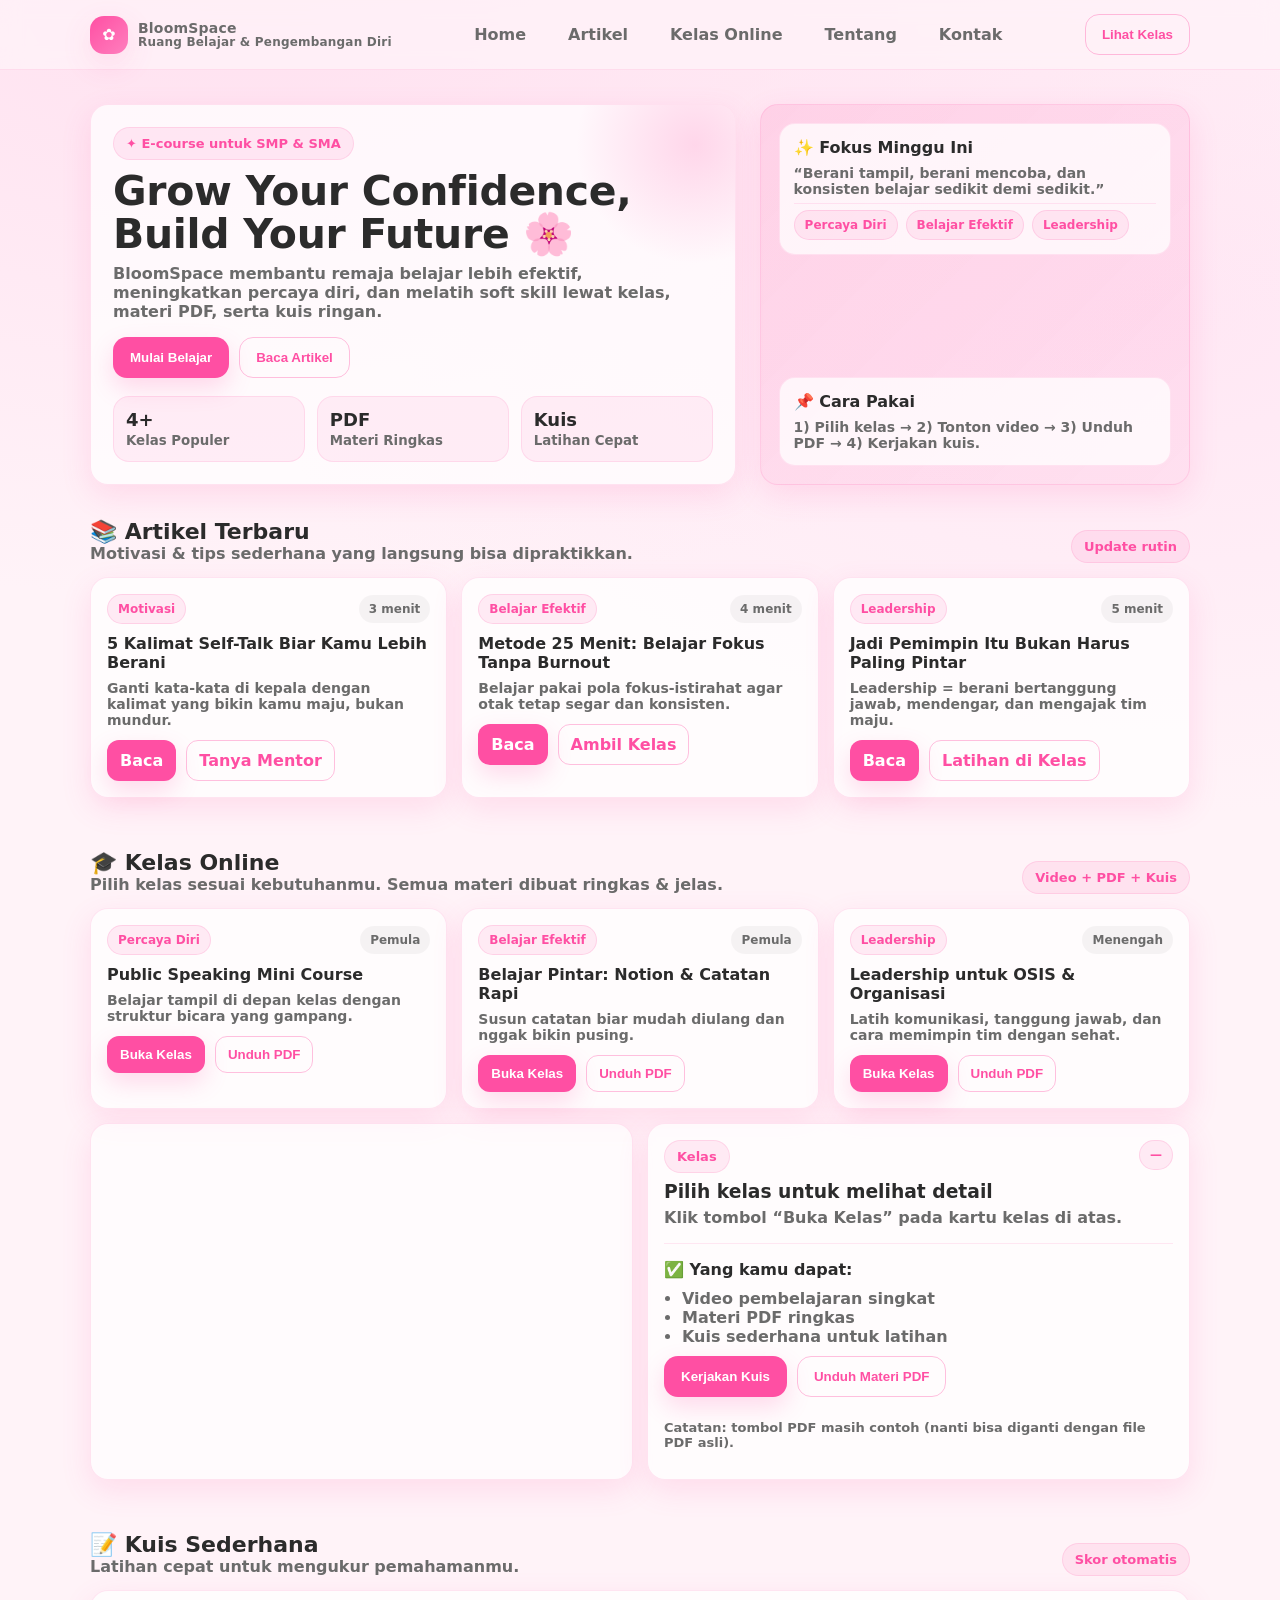
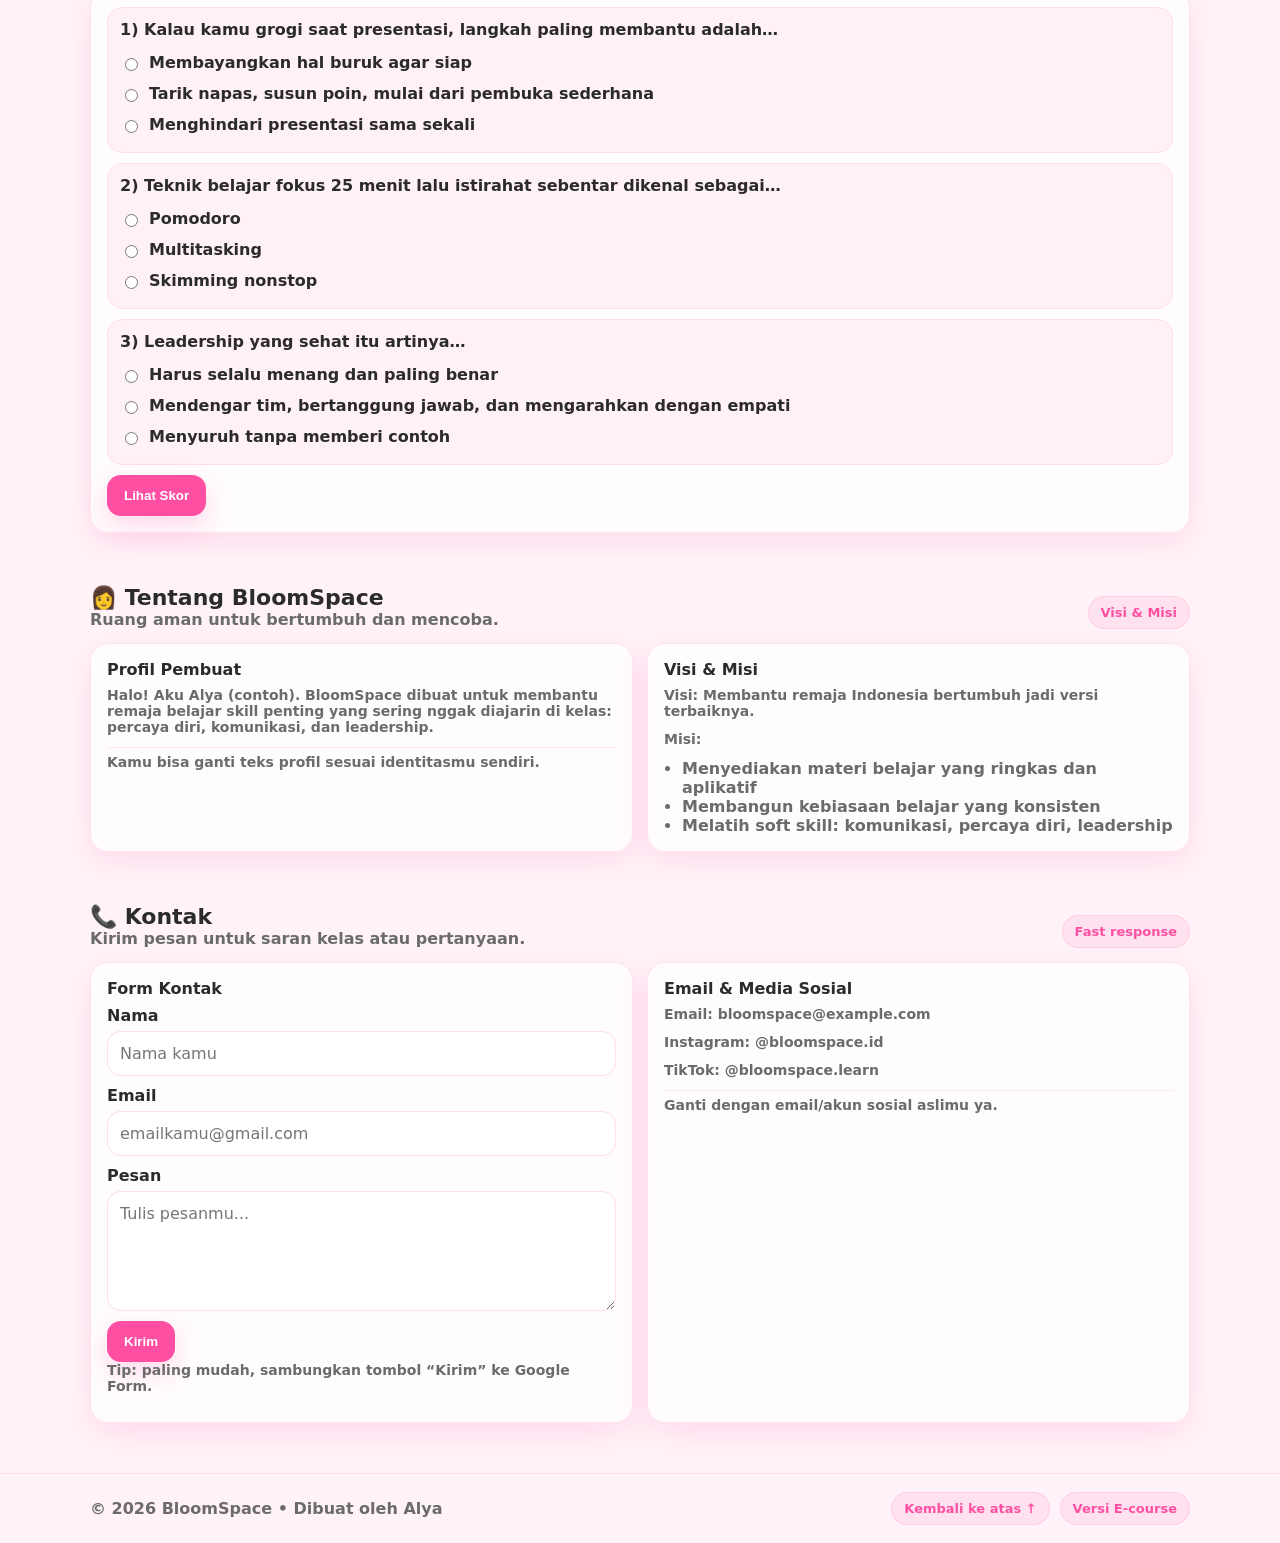
==== index.html @ f019ec23 "Add files via upload" ====
<!DOCTYPE html>
<html lang="id">
<head>
  <meta charset="UTF-8" />
  <meta name="viewport" content="width=device-width, initial-scale=1"/>
  <title>BloomSpace • E-Course Remaja</title>

  <style>
    :root{
      --bg: #fff3f8;
      --card: #ffffff;
      --pink: #ff4fa3;
      --pink-2:#ff7fbe;
      --pink-3:#ffd1e8;
      --text:#2b2b2b;
      --muted:#6b6b6b;
      --shadow: 0 10px 30px rgba(255,79,163,.14);
      --radius: 18px;
    }

    *{box-sizing:border-box}
    body{
      margin:0;
      font-family: system-ui, -apple-system, Segoe UI, Roboto, Arial, sans-serif;
      background: radial-gradient(1200px 600px at 20% 0%, #ffe1f0, transparent),
                  radial-gradient(900px 500px at 90% 10%, #ffe7f4, transparent),
                  var(--bg);
      color:var(--text);
    }
    a{color:inherit;text-decoration:none}
    img{max-width:100%;display:block}

    /* Layout */
    .container{width:min(1100px, 92%); margin:0 auto;}
    .btn{
      display:inline-flex; gap:10px; align-items:center; justify-content:center;
      padding:12px 16px;
      border-radius: 14px;
      border:1px solid transparent;
      background: var(--pink);
      color:white;
      font-weight: 700;
      cursor:pointer;
      transition: .2s ease;
      box-shadow: 0 10px 25px rgba(255,79,163,.20);
    }
    .btn:hover{transform: translateY(-1px); filter: brightness(1.02);}
    .btn.outline{
      background: transparent;
      color: var(--pink);
      border-color: rgba(255,79,163,.35);
      box-shadow:none;
    }
    .pill{
      display:inline-flex; align-items:center; gap:8px;
      padding:8px 12px;
      border-radius: 999px;
      background: rgba(255,79,163,.10);
      color: var(--pink);
      font-weight: 700;
      font-size: 13px;
      border: 1px solid rgba(255,79,163,.15);
    }

    /* Navbar */
    header{
      position:sticky; top:0; z-index:10;
      backdrop-filter: blur(10px);
      background: rgba(255,243,248,.75);
      border-bottom: 1px solid rgba(255,79,163,.12);
    }
    .nav{
      display:flex; align-items:center; justify-content:space-between;
      padding: 14px 0;
    }
    .brand{
      display:flex; align-items:center; gap:10px;
      font-weight: 900;
      letter-spacing: .2px;
    }
    .logo{
      width:38px; height:38px; border-radius: 14px;
      background: linear-gradient(135deg, var(--pink), var(--pink-2));
      box-shadow: var(--shadow);
      position:relative;
    }
    .logo:after{
      content:"✿";
      position:absolute; inset:0;
      display:grid; place-items:center;
      color:white; font-weight:900;
    }

    nav ul{
      list-style:none; margin:0; padding:0;
      display:flex; gap:18px; align-items:center;
    }
    nav a{
      padding:10px 12px;
      border-radius: 12px;
      color: var(--muted);
      font-weight: 700;
      transition:.15s ease;
    }
    nav a:hover{
      background: rgba(255,79,163,.10);
      color: var(--text);
    }
    .nav-actions{display:flex; gap:10px; align-items:center;}

    .hamburger{
      display:none;
      width:44px; height:44px;
      border-radius: 14px;
      border:1px solid rgba(255,79,163,.20);
      background: rgba(255,255,255,.65);
      cursor:pointer;
    }
    .hamburger span{
      display:block; width:18px; height:2px; background: var(--pink);
      margin: 6px auto;
      border-radius: 99px;
    }

    /* Hero */
    .hero{
      padding: 34px 0 8px;
    }
    .hero-grid{
      display:grid;
      grid-template-columns: 1.2fr .8fr;
      gap: 24px;
      align-items:stretch;
    }
    .hero-card{
      background: rgba(255,255,255,.72);
      border:1px solid rgba(255,79,163,.14);
      border-radius: var(--radius);
      box-shadow: var(--shadow);
      padding: 22px;
      overflow:hidden;
      position:relative;
    }
    .hero-card:before{
      content:"";
      position:absolute; inset:-100px -100px auto auto;
      width:280px; height:280px;
      background: radial-gradient(circle, rgba(255,79,163,.20), transparent 60%);
      transform: rotate(10deg);
    }
    .hero h1{
      margin:10px 0 8px;
      font-size: clamp(28px, 3.2vw, 44px);
      line-height:1.05;
      letter-spacing:-.3px;
      position:relative;
    }
    .hero p{
      margin: 0 0 16px;
      color: var(--muted);
      font-weight: 600;
      position:relative;
    }
    .hero-cta{display:flex; gap:10px; flex-wrap:wrap; position:relative;}
    .stats{
      display:grid;
      grid-template-columns: repeat(3, 1fr);
      gap: 12px;
      margin-top: 18px;
      position:relative;
    }
    .stat{
      background: rgba(255,79,163,.08);
      border: 1px solid rgba(255,79,163,.12);
      border-radius: 16px;
      padding: 12px;
    }
    .stat b{display:block; font-size:18px;}
    .stat small{color: var(--muted); font-weight: 700;}

    .hero-side{
      background: linear-gradient(135deg, rgba(255,79,163,.14), rgba(255,127,190,.10));
      border:1px solid rgba(255,79,163,.14);
      border-radius: var(--radius);
      box-shadow: var(--shadow);
      padding: 18px;
      display:flex;
      flex-direction:column;
      justify-content:space-between;
      gap:12px;
    }
    .mini-card{
      background: rgba(255,255,255,.75);
      border:1px solid rgba(255,79,163,.12);
      border-radius: 16px;
      padding: 14px;
    }
    .mini-card h3{margin:0 0 8px; font-size: 16px;}
    .mini-card p{margin:0; color: var(--muted); font-weight:600; font-size:14px;}
    .tag-row{display:flex; gap:8px; flex-wrap:wrap}

    /* Sections */
    section{padding: 26px 0;}
    .section-head{
      display:flex; align-items:flex-end; justify-content:space-between;
      gap:12px; margin-bottom: 14px;
    }
    .section-head h2{margin:0; font-size: 22px;}
    .section-head p{margin:0; color:var(--muted); font-weight:600}

    /* Cards grid */
    .grid{
      display:grid;
      grid-template-columns: repeat(3, 1fr);
      gap: 14px;
    }
    .card{
      background: rgba(255,255,255,.75);
      border:1px solid rgba(255,79,163,.14);
      border-radius: var(--radius);
      padding: 16px;
      box-shadow: var(--shadow);
      transition: .18s ease;
    }
    .card:hover{transform: translateY(-2px);}
    .card .meta{
      display:flex; align-items:center; justify-content:space-between;
      gap:10px; margin-bottom: 10px;
    }
    .badge{
      font-size:12px;
      font-weight:800;
      padding:7px 10px;
      border-radius: 999px;
      background: rgba(255,79,163,.10);
      border:1px solid rgba(255,79,163,.16);
      color: var(--pink);
      white-space:nowrap;
    }
    .level{
      font-size: 12px; font-weight: 800; color: var(--muted);
      background: rgba(0,0,0,.04);
      padding:7px 10px; border-radius: 999px;
      white-space:nowrap;
    }
    .card h3{margin:0 0 8px; font-size: 16px;}
    .card p{margin:0 0 12px; color:var(--muted); font-weight:600; font-size:14px;}
    .card .actions{display:flex; gap:10px; flex-wrap:wrap;}
    .btn.small{padding:10px 12px; border-radius: 12px; font-weight:800;}

    /* Kelas detail */
    .class-detail{
      display:grid;
      grid-template-columns: 1fr 1fr;
      gap:14px;
      align-items:stretch;
    }
    .video-wrap{
      border-radius: var(--radius);
      overflow:hidden;
      border:1px solid rgba(255,79,163,.14);
      background: rgba(255,255,255,.65);
      box-shadow: var(--shadow);
      min-height: 280px;
    }
    .video-wrap iframe{width:100%; height:100%; border:0;}
    .detail-box{
      background: rgba(255,255,255,.75);
      border:1px solid rgba(255,79,163,.14);
      border-radius: var(--radius);
      box-shadow: var(--shadow);
      padding: 16px;
      display:flex;
      flex-direction:column;
      gap: 10px;
    }
    .list{
      margin: 0; padding-left: 18px;
      color: var(--muted); font-weight: 650;
    }
    .divider{height:1px; background: rgba(255,79,163,.12); margin: 6px 0;}

    /* Quiz */
    .quiz{
      background: rgba(255,255,255,.75);
      border:1px solid rgba(255,79,163,.14);
      border-radius: var(--radius);
      box-shadow: var(--shadow);
      padding: 16px;
    }
    .q{
      border:1px solid rgba(255,79,163,.12);
      border-radius: 16px;
      padding: 12px;
      background: rgba(255,79,163,.06);
      margin-bottom: 10px;
    }
    .q b{display:block; margin-bottom: 8px;}
    .opt{display:flex; gap:8px; align-items:center; padding:6px 0; color:var(--text); font-weight:650;}
    .result{
      margin-top: 10px;
      padding: 12px;
      border-radius: 16px;
      background: rgba(0,0,0,.04);
      color: var(--text);
      font-weight: 750;
      display:none;
    }

    /* About + Contact */
    .two-col{
      display:grid;
      grid-template-columns: 1fr 1fr;
      gap: 14px;
      align-items:stretch;
    }
    .field{
      display:flex; flex-direction:column; gap:6px;
      margin-bottom: 10px;
    }
    input, textarea{
      padding: 12px 12px;
      border-radius: 14px;
      border: 1px solid rgba(255,79,163,.18);
      background: rgba(255,255,255,.8);
      outline:none;
      font: inherit;
    }
    textarea{min-height: 120px; resize: vertical;}
    .hint{color: var(--muted); font-weight:600; font-size: 13px;}

    footer{
      margin-top: 24px;
      padding: 18px 0;
      border-top: 1px solid rgba(255,79,163,.14);
      background: rgba(255,243,248,.7);
    }
    .footer-grid{
      display:flex; align-items:center; justify-content:space-between; gap:10px;
      flex-wrap:wrap;
      color: var(--muted);
      font-weight: 650;
    }

    /* Responsive */
    @media (max-width: 900px){
      .hero-grid{grid-template-columns: 1fr;}
      .grid{grid-template-columns: 1fr;}
      .two-col{grid-template-columns: 1fr;}
      .class-detail{grid-template-columns: 1fr;}
      nav ul{display:none;}
      .hamburger{display:inline-block;}
      nav ul.open{
        display:flex;
        flex-direction:column;
        align-items:stretch;
        position:absolute;
        left:4%;
        right:4%;
        top:70px;
        background: rgba(255,255,255,.9);
        border:1px solid rgba(255,79,163,.16);
        border-radius: 16px;
        padding: 10px;
        box-shadow: var(--shadow);
      }
      nav ul.open a{display:block;}
      header{position:sticky}
    }

    /* Smooth scroll */
    html{scroll-behavior:smooth;}
  </style>
</head>

<body>

<header>
  <div class="container nav">
    <div class="brand" aria-label="BloomSpace">
      <div class="logo" aria-hidden="true"></div>
      <div>
        <div style="font-size:14px; color:var(--muted); font-weight:800; line-height:1;">BloomSpace</div>
        <div style="font-size:12px; color:var(--muted); font-weight:700;">Ruang Belajar & Pengembangan Diri</div>
      </div>
    </div>

    <nav style="position:relative;">
      <ul id="navLinks">
        <li><a href="#home">Home</a></li>
        <li><a href="#artikel">Artikel</a></li>
        <li><a href="#kelas">Kelas Online</a></li>
        <li><a href="#tentang">Tentang</a></li>
        <li><a href="#kontak">Kontak</a></li>
      </ul>
    </nav>

    <div class="nav-actions">
      <button class="btn outline" onclick="document.querySelector('#kelas').scrollIntoView({behavior:'smooth'})">Lihat Kelas</button>
      <button class="hamburger" id="hamburger" aria-label="Menu">
        <span></span><span></span><span></span>
      </button>
    </div>
  </div>
</header>

<main id="home" class="hero">
  <div class="container hero-grid">
    <div class="hero-card">
      <span class="pill">✦ E-course untuk SMP & SMA</span>
      <h1>Grow Your Confidence,<br/>Build Your Future 🌸</h1>
      <p>
        BloomSpace membantu remaja belajar lebih efektif, meningkatkan percaya diri,
        dan melatih soft skill lewat kelas, materi PDF, serta kuis ringan.
      </p>

      <div class="hero-cta">
        <button class="btn" onclick="document.querySelector('#kelas').scrollIntoView({behavior:'smooth'})">Mulai Belajar</button>
        <button class="btn outline" onclick="document.querySelector('#artikel').scrollIntoView({behavior:'smooth'})">Baca Artikel</button>
      </div>

      <div class="stats">
        <div class="stat">
          <b>4+</b>
          <small>Kelas Populer</small>
        </div>
        <div class="stat">
          <b>PDF</b>
          <small>Materi Ringkas</small>
        </div>
        <div class="stat">
          <b>Kuis</b>
          <small>Latihan Cepat</small>
        </div>
      </div>
    </div>

    <aside class="hero-side">
      <div class="mini-card">
        <h3>✨ Fokus Minggu Ini</h3>
        <p>“Berani tampil, berani mencoba, dan konsisten belajar sedikit demi sedikit.”</p>
        <div class="divider"></div>
        <div class="tag-row">
          <span class="badge">Percaya Diri</span>
          <span class="badge">Belajar Efektif</span>
          <span class="badge">Leadership</span>
        </div>
      </div>

      <div class="mini-card">
        <h3>📌 Cara Pakai</h3>
        <p>1) Pilih kelas → 2) Tonton video → 3) Unduh PDF → 4) Kerjakan kuis.</p>
      </div>
    </aside>
  </div>
</main>

<section id="artikel">
  <div class="container">
    <div class="section-head">
      <div>
        <h2>📚 Artikel Terbaru</h2>
        <p>Motivasi & tips sederhana yang langsung bisa dipraktikkan.</p>
      </div>
      <span class="pill">Update rutin</span>
    </div>

    <div class="grid">
      <article class="card">
        <div class="meta">
          <span class="badge">Motivasi</span>
          <span class="level">3 menit</span>
        </div>
        <h3>5 Kalimat Self-Talk Biar Kamu Lebih Berani</h3>
        <p>Ganti kata-kata di kepala dengan kalimat yang bikin kamu maju, bukan mundur.</p>
        <div class="actions">
          <a class="btn small" href="#" onclick="alert('Nanti bisa kamu isi dengan halaman artikel lengkap 😊')">Baca</a>
          <a class="btn small outline" href="#kontak">Tanya Mentor</a>
        </div>
      </article>

      <article class="card">
        <div class="meta">
          <span class="badge">Belajar Efektif</span>
          <span class="level">4 menit</span>
        </div>
        <h3>Metode 25 Menit: Belajar Fokus Tanpa Burnout</h3>
        <p>Belajar pakai pola fokus-istirahat agar otak tetap segar dan konsisten.</p>
        <div class="actions">
          <a class="btn small" href="#" onclick="alert('Nanti bisa kamu isi dengan halaman artikel lengkap 😊')">Baca</a>
          <a class="btn small outline" href="#kelas">Ambil Kelas</a>
        </div>
      </article>

      <article class="card">
        <div class="meta">
          <span class="badge">Leadership</span>
          <span class="level">5 menit</span>
        </div>
        <h3>Jadi Pemimpin Itu Bukan Harus Paling Pintar</h3>
        <p>Leadership = berani bertanggung jawab, mendengar, dan mengajak tim maju.</p>
        <div class="actions">
          <a class="btn small" href="#" onclick="alert('Nanti bisa kamu isi dengan halaman artikel lengkap 😊')">Baca</a>
          <a class="btn small outline" href="#kelas">Latihan di Kelas</a>
        </div>
      </article>
    </div>
  </div>
</section>

<section id="kelas">
  <div class="container">
    <div class="section-head">
      <div>
        <h2>🎓 Kelas Online</h2>
        <p>Pilih kelas sesuai kebutuhanmu. Semua materi dibuat ringkas & jelas.</p>
      </div>
      <span class="pill">Video + PDF + Kuis</span>
    </div>

    <div class="grid" style="margin-bottom:14px;">
      <div class="card">
        <div class="meta">
          <span class="badge">Percaya Diri</span>
          <span class="level">Pemula</span>
        </div>
        <h3>Public Speaking Mini Course</h3>
        <p>Belajar tampil di depan kelas dengan struktur bicara yang gampang.</p>
        <div class="actions">
          <button class="btn small" onclick="openClass('speaking')">Buka Kelas</button>
          <button class="btn small outline" onclick="downloadPdf()">Unduh PDF</button>
        </div>
      </div>

      <div class="card">
        <div class="meta">
          <span class="badge">Belajar Efektif</span>
          <span class="level">Pemula</span>
        </div>
        <h3>Belajar Pintar: Notion & Catatan Rapi</h3>
        <p>Susun catatan biar mudah diulang dan nggak bikin pusing.</p>
        <div class="actions">
          <button class="btn small" onclick="openClass('study')">Buka Kelas</button>
          <button class="btn small outline" onclick="downloadPdf()">Unduh PDF</button>
        </div>
      </div>

      <div class="card">
        <div class="meta">
          <span class="badge">Leadership</span>
          <span class="level">Menengah</span>
        </div>
        <h3>Leadership untuk OSIS & Organisasi</h3>
        <p>Latih komunikasi, tanggung jawab, dan cara memimpin tim dengan sehat.</p>
        <div class="actions">
          <button class="btn small" onclick="openClass('leader')">Buka Kelas</button>
          <button class="btn small outline" onclick="downloadPdf()">Unduh PDF</button>
        </div>
      </div>
    </div>

    <!-- Detail Kelas -->
    <div class="class-detail">
      <div class="video-wrap" aria-label="Video Pembelajaran">
        <!-- Default embed (bisa kamu ganti link videonya) -->
        <iframe id="classVideo" src="https://www.youtube.com/embed/ysz5S6PUM-U" title="Video Kelas" allowfullscreen></iframe>
      </div>

      <div class="detail-box">
        <div style="display:flex; align-items:flex-start; justify-content:space-between; gap:10px;">
          <div>
            <span class="pill" id="classTag">Kelas</span>
            <h3 id="classTitle" style="margin:8px 0 6px;">Pilih kelas untuk melihat detail</h3>
            <p id="classDesc" style="margin:0; color:var(--muted); font-weight:650;">
              Klik tombol “Buka Kelas” pada kartu kelas di atas.
            </p>
          </div>
          <span class="badge" id="classLevel">—</span>
        </div>

        <div class="divider"></div>

        <b>✅ Yang kamu dapat:</b>
        <ul class="list" id="classList">
          <li>Video pembelajaran singkat</li>
          <li>Materi PDF ringkas</li>
          <li>Kuis sederhana untuk latihan</li>
        </ul>

        <div style="display:flex; gap:10px; flex-wrap:wrap;">
          <button class="btn" onclick="document.querySelector('#kuis').scrollIntoView({behavior:'smooth'})">Kerjakan Kuis</button>
          <button class="btn outline" onclick="downloadPdf()">Unduh Materi PDF</button>
        </div>

        <p class="hint">Catatan: tombol PDF masih contoh (nanti bisa diganti dengan file PDF asli).</p>
      </div>
    </div>
  </div>
</section>

<section id="kuis">
  <div class="container">
    <div class="section-head">
      <div>
        <h2>📝 Kuis Sederhana</h2>
        <p>Latihan cepat untuk mengukur pemahamanmu.</p>
      </div>
      <span class="pill">Skor otomatis</span>
    </div>

    <div class="quiz">
      <div class="q">
        <b>1) Kalau kamu grogi saat presentasi, langkah paling membantu adalah…</b>
        <label class="opt"><input type="radio" name="q1" value="0"> Membayangkan hal buruk agar siap</label>
        <label class="opt"><input type="radio" name="q1" value="1"> Tarik napas, susun poin, mulai dari pembuka sederhana</label>
        <label class="opt"><input type="radio" name="q1" value="0"> Menghindari presentasi sama sekali</label>
      </div>

      <div class="q">
        <b>2) Teknik belajar fokus 25 menit lalu istirahat sebentar dikenal sebagai…</b>
        <label class="opt"><input type="radio" name="q2" value="1"> Pomodoro</label>
        <label class="opt"><input type="radio" name="q2" value="0"> Multitasking</label>
        <label class="opt"><input type="radio" name="q2" value="0"> Skimming nonstop</label>
      </div>

      <div class="q">
        <b>3) Leadership yang sehat itu artinya…</b>
        <label class="opt"><input type="radio" name="q3" value="0"> Harus selalu menang dan paling benar</label>
        <label class="opt"><input type="radio" name="q3" value="1"> Mendengar tim, bertanggung jawab, dan mengarahkan dengan empati</label>
        <label class="opt"><input type="radio" name="q3" value="0"> Menyuruh tanpa memberi contoh</label>
      </div>

      <button class="btn" onclick="gradeQuiz()">Lihat Skor</button>
      <div class="result" id="quizResult"></div>
    </div>
  </div>
</section>

<section id="tentang">
  <div class="container">
    <div class="section-head">
      <div>
        <h2>👩 Tentang BloomSpace</h2>
        <p>Ruang aman untuk bertumbuh dan mencoba.</p>
      </div>
      <span class="pill">Visi & Misi</span>
    </div>

    <div class="two-col">
      <div class="card">
        <h3>Profil Pembuat</h3>
        <p>
          Halo! Aku <b>Alya</b> (contoh). BloomSpace dibuat untuk membantu remaja
          belajar skill penting yang sering nggak diajarin di kelas: percaya diri, komunikasi, dan leadership.
        </p>
        <div class="divider"></div>
        <p class="hint">Kamu bisa ganti teks profil sesuai identitasmu sendiri.</p>
      </div>

      <div class="card">
        <h3>Visi & Misi</h3>
        <p><b>Visi:</b> Membantu remaja Indonesia bertumbuh jadi versi terbaiknya.</p>
        <p style="margin-top:10px;">
          <b>Misi:</b>
        </p>
        <ul class="list">
          <li>Menyediakan materi belajar yang ringkas dan aplikatif</li>
          <li>Membangun kebiasaan belajar yang konsisten</li>
          <li>Melatih soft skill: komunikasi, percaya diri, leadership</li>
        </ul>
      </div>
    </div>
  </div>
</section>

<section id="kontak">
  <div class="container">
    <div class="section-head">
      <div>
        <h2>📞 Kontak</h2>
        <p>Kirim pesan untuk saran kelas atau pertanyaan.</p>
      </div>
      <span class="pill">Fast response</span>
    </div>

    <div class="two-col">
      <div class="card">
        <h3>Form Kontak</h3>
        <div class="field">
          <label><b>Nama</b></label>
          <input type="text" placeholder="Nama kamu" />
        </div>
        <div class="field">
          <label><b>Email</b></label>
          <input type="email" placeholder="emailkamu@gmail.com" />
        </div>
        <div class="field">
          <label><b>Pesan</b></label>
          <textarea placeholder="Tulis pesanmu..."></textarea>
        </div>
        <button class="btn" onclick="alert('Form ini masih demo. Nanti bisa disambungkan ke Google Form / backend 😊')">Kirim</button>
        <p class="hint">Tip: paling mudah, sambungkan tombol “Kirim” ke Google Form.</p>
      </div>

      <div class="card">
        <h3>Email & Media Sosial</h3>
        <p><b>Email:</b> bloomspace@example.com</p>
        <p><b>Instagram:</b> @bloomspace.id</p>
        <p><b>TikTok:</b> @bloomspace.learn</p>
        <div class="divider"></div>
        <p class="hint">Ganti dengan email/akun sosial aslimu ya.</p>
      </div>
    </div>
  </div>
</section>

<footer>
  <div class="container footer-grid">
    <div>© 2026 BloomSpace • Dibuat oleh Alya</div>
    <div style="display:flex; gap:10px; flex-wrap:wrap;">
      <a href="#home" class="pill">Kembali ke atas ↑</a>
      <span class="pill">Versi E-course</span>
    </div>
  </div>
</footer>

<script>
  // Mobile nav
  const hamburger = document.getElementById('hamburger');
  const navLinks = document.getElementById('navLinks');
  hamburger.addEventListener('click', () => {
    navLinks.classList.toggle('open');
  });
  // close menu on click
  navLinks.querySelectorAll('a').forEach(a => {
    a.addEventListener('click', () => navLinks.classList.remove('open'));
  });

  // Kelas data
  const classes = {
    speaking: {
      tag: "Percaya Diri",
      title: "Public Speaking Mini Course",
      level: "Pemula",
      desc: "Latihan bicara terstruktur: pembuka, isi, penutup + cara mengatasi grogi.",
      video: "https://www.youtube.com/embed/ysz5S6PUM-U",
      list: [
        "Struktur presentasi 1 menit (mudah diingat)",
        "Latihan suara & kontak mata",
        "Cara menenangkan diri sebelum tampil"
      ]
    },
    study: {
      tag: "Belajar Efektif",
      title: "Belajar Pintar: Notion & Catatan Rapi",
      level: "Pemula",
      desc: "Bikin catatan yang enak dibaca dan gampang diulang menjelang ujian.",
      video: "https://www.youtube.com/embed/1I3fN0g7n3o",
      list: [
        "Template catatan: ringkas, jelas, rapi",
        "Teknik rangkum 3-2-1",
        "Checklist belajar harian biar konsisten"
      ]
    },
    leader: {
      tag: "Leadership",
      title: "Leadership untuk OSIS & Organisasi",
      level: "Menengah",
      desc: "Belajar komunikasi tim, pembagian tugas, dan cara memimpin dengan empati.",
      video: "https://www.youtube.com/embed/2Vv-BfVoq4g",
      list: [
        "Komunikasi tim: jelas & sopan",
        "Cara memberi arahan tanpa menyakiti",
        "Menyusun agenda rapat yang efektif"
      ]
    }
  };

  function openClass(key){
    const c = classes[key];
    document.getElementById('classTag').textContent = c.tag;
    document.getElementById('classTitle').textContent = c.title;
    document.getElementById('classDesc').textContent = c.desc;
    document.getElementById('classLevel').textContent = c.level;
    document.getElementById('classVideo').src = c.video;

    const ul = document.getElementById('classList');
    ul.innerHTML = c.list.map(item => `<li>${item}</li>`).join("");
  }

  function downloadPdf(){
    // Demo download: nanti ganti ke file PDF asli.
    alert("PDF masih demo. Nanti bisa diganti ke file: materi.pdf (misalnya).");
  }

  function gradeQuiz(){
    const q1 = document.querySelector('input[name="q1"]:checked');
    const q2 = document.querySelector('input[name="q2"]:checked');
    const q3 = document.querySelector('input[name="q3"]:checked');

    let score = 0;
    score += q1 ? Number(q1.value) : 0;
    score += q2 ? Number(q2.value) : 0;
    score += q3 ? Number(q3.value) : 0;

    const answered = [q1,q2,q3].filter(Boolean).length;
    const result = document.getElementById('quizResult');
    result.style.display = "block";

    if(answered < 3){
      result.textContent = `Kamu baru menjawab ${answered}/3. Yuk lengkapi dulu 😊`;
      return;
    }

    const percent = Math.round((score/3)*100);
    let msg = "";
    if(percent === 100) msg = "Mantap! Kamu paham banget ✅";
    else if(percent >= 67) msg = "Bagus! Tinggal sedikit lagi 🔥";
    else msg = "Santai, ulangi materi pelan-pelan ya 🌱";

    result.textContent = `Skor kamu: ${percent}% — ${msg}`;
  }
</script>

</body>
</html>
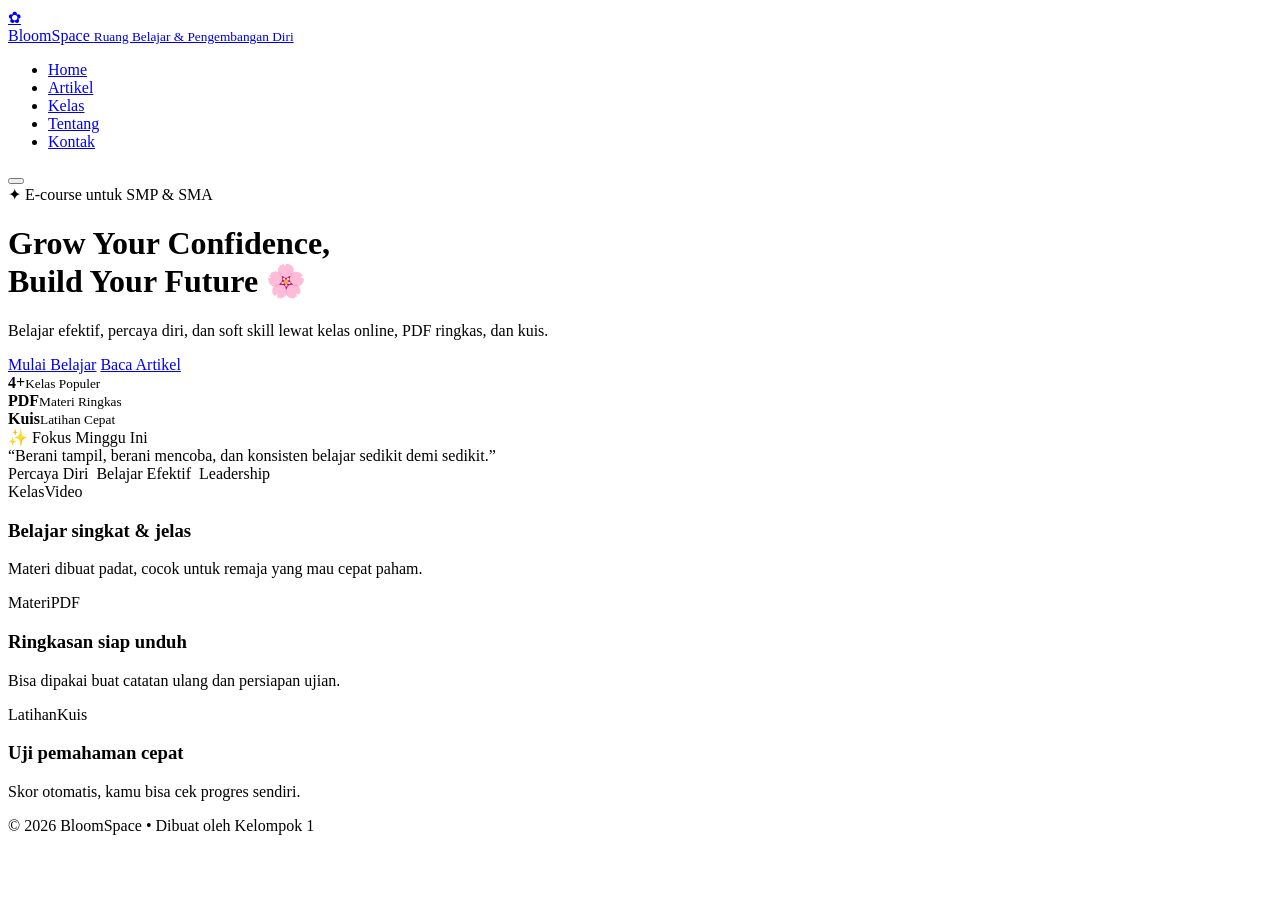
==== commit 5f794b6b: "Add files via upload" ====
--- a/index.html
+++ b/index.html
@@ -1,826 +1,103 @@
 <!DOCTYPE html>
 <html lang="id">
 <head>
-  <meta charset="UTF-8" />
+  <meta charset="UTF-8"/>
   <meta name="viewport" content="width=device-width, initial-scale=1"/>
-  <title>BloomSpace • E-Course Remaja</title>
-
-  <style>
-    :root{
-      --bg: #fff3f8;
-      --card: #ffffff;
-      --pink: #ff4fa3;
-      --pink-2:#ff7fbe;
-      --pink-3:#ffd1e8;
-      --text:#2b2b2b;
-      --muted:#6b6b6b;
-      --shadow: 0 10px 30px rgba(255,79,163,.14);
-      --radius: 18px;
-    }
-
-    *{box-sizing:border-box}
-    body{
-      margin:0;
-      font-family: system-ui, -apple-system, Segoe UI, Roboto, Arial, sans-serif;
-      background: radial-gradient(1200px 600px at 20% 0%, #ffe1f0, transparent),
-                  radial-gradient(900px 500px at 90% 10%, #ffe7f4, transparent),
-                  var(--bg);
-      color:var(--text);
-    }
-    a{color:inherit;text-decoration:none}
-    img{max-width:100%;display:block}
-
-    /* Layout */
-    .container{width:min(1100px, 92%); margin:0 auto;}
-    .btn{
-      display:inline-flex; gap:10px; align-items:center; justify-content:center;
-      padding:12px 16px;
-      border-radius: 14px;
-      border:1px solid transparent;
-      background: var(--pink);
-      color:white;
-      font-weight: 700;
-      cursor:pointer;
-      transition: .2s ease;
-      box-shadow: 0 10px 25px rgba(255,79,163,.20);
-    }
-    .btn:hover{transform: translateY(-1px); filter: brightness(1.02);}
-    .btn.outline{
-      background: transparent;
-      color: var(--pink);
-      border-color: rgba(255,79,163,.35);
-      box-shadow:none;
-    }
-    .pill{
-      display:inline-flex; align-items:center; gap:8px;
-      padding:8px 12px;
-      border-radius: 999px;
-      background: rgba(255,79,163,.10);
-      color: var(--pink);
-      font-weight: 700;
-      font-size: 13px;
-      border: 1px solid rgba(255,79,163,.15);
-    }
-
-    /* Navbar */
-    header{
-      position:sticky; top:0; z-index:10;
-      backdrop-filter: blur(10px);
-      background: rgba(255,243,248,.75);
-      border-bottom: 1px solid rgba(255,79,163,.12);
-    }
-    .nav{
-      display:flex; align-items:center; justify-content:space-between;
-      padding: 14px 0;
-    }
-    .brand{
-      display:flex; align-items:center; gap:10px;
-      font-weight: 900;
-      letter-spacing: .2px;
-    }
-    .logo{
-      width:38px; height:38px; border-radius: 14px;
-      background: linear-gradient(135deg, var(--pink), var(--pink-2));
-      box-shadow: var(--shadow);
-      position:relative;
-    }
-    .logo:after{
-      content:"✿";
-      position:absolute; inset:0;
-      display:grid; place-items:center;
-      color:white; font-weight:900;
-    }
-
-    nav ul{
-      list-style:none; margin:0; padding:0;
-      display:flex; gap:18px; align-items:center;
-    }
-    nav a{
-      padding:10px 12px;
-      border-radius: 12px;
-      color: var(--muted);
-      font-weight: 700;
-      transition:.15s ease;
-    }
-    nav a:hover{
-      background: rgba(255,79,163,.10);
-      color: var(--text);
-    }
-    .nav-actions{display:flex; gap:10px; align-items:center;}
-
-    .hamburger{
-      display:none;
-      width:44px; height:44px;
-      border-radius: 14px;
-      border:1px solid rgba(255,79,163,.20);
-      background: rgba(255,255,255,.65);
-      cursor:pointer;
-    }
-    .hamburger span{
-      display:block; width:18px; height:2px; background: var(--pink);
-      margin: 6px auto;
-      border-radius: 99px;
-    }
-
-    /* Hero */
-    .hero{
-      padding: 34px 0 8px;
-    }
-    .hero-grid{
-      display:grid;
-      grid-template-columns: 1.2fr .8fr;
-      gap: 24px;
-      align-items:stretch;
-    }
-    .hero-card{
-      background: rgba(255,255,255,.72);
-      border:1px solid rgba(255,79,163,.14);
-      border-radius: var(--radius);
-      box-shadow: var(--shadow);
-      padding: 22px;
-      overflow:hidden;
-      position:relative;
-    }
-    .hero-card:before{
-      content:"";
-      position:absolute; inset:-100px -100px auto auto;
-      width:280px; height:280px;
-      background: radial-gradient(circle, rgba(255,79,163,.20), transparent 60%);
-      transform: rotate(10deg);
-    }
-    .hero h1{
-      margin:10px 0 8px;
-      font-size: clamp(28px, 3.2vw, 44px);
-      line-height:1.05;
-      letter-spacing:-.3px;
-      position:relative;
-    }
-    .hero p{
-      margin: 0 0 16px;
-      color: var(--muted);
-      font-weight: 600;
-      position:relative;
-    }
-    .hero-cta{display:flex; gap:10px; flex-wrap:wrap; position:relative;}
-    .stats{
-      display:grid;
-      grid-template-columns: repeat(3, 1fr);
-      gap: 12px;
-      margin-top: 18px;
-      position:relative;
-    }
-    .stat{
-      background: rgba(255,79,163,.08);
-      border: 1px solid rgba(255,79,163,.12);
-      border-radius: 16px;
-      padding: 12px;
-    }
-    .stat b{display:block; font-size:18px;}
-    .stat small{color: var(--muted); font-weight: 700;}
-
-    .hero-side{
-      background: linear-gradient(135deg, rgba(255,79,163,.14), rgba(255,127,190,.10));
-      border:1px solid rgba(255,79,163,.14);
-      border-radius: var(--radius);
-      box-shadow: var(--shadow);
-      padding: 18px;
-      display:flex;
-      flex-direction:column;
-      justify-content:space-between;
-      gap:12px;
-    }
-    .mini-card{
-      background: rgba(255,255,255,.75);
-      border:1px solid rgba(255,79,163,.12);
-      border-radius: 16px;
-      padding: 14px;
-    }
-    .mini-card h3{margin:0 0 8px; font-size: 16px;}
-    .mini-card p{margin:0; color: var(--muted); font-weight:600; font-size:14px;}
-    .tag-row{display:flex; gap:8px; flex-wrap:wrap}
-
-    /* Sections */
-    section{padding: 26px 0;}
-    .section-head{
-      display:flex; align-items:flex-end; justify-content:space-between;
-      gap:12px; margin-bottom: 14px;
-    }
-    .section-head h2{margin:0; font-size: 22px;}
-    .section-head p{margin:0; color:var(--muted); font-weight:600}
-
-    /* Cards grid */
-    .grid{
-      display:grid;
-      grid-template-columns: repeat(3, 1fr);
-      gap: 14px;
-    }
-    .card{
-      background: rgba(255,255,255,.75);
-      border:1px solid rgba(255,79,163,.14);
-      border-radius: var(--radius);
-      padding: 16px;
-      box-shadow: var(--shadow);
-      transition: .18s ease;
-    }
-    .card:hover{transform: translateY(-2px);}
-    .card .meta{
-      display:flex; align-items:center; justify-content:space-between;
-      gap:10px; margin-bottom: 10px;
-    }
-    .badge{
-      font-size:12px;
-      font-weight:800;
-      padding:7px 10px;
-      border-radius: 999px;
-      background: rgba(255,79,163,.10);
-      border:1px solid rgba(255,79,163,.16);
-      color: var(--pink);
-      white-space:nowrap;
-    }
-    .level{
-      font-size: 12px; font-weight: 800; color: var(--muted);
-      background: rgba(0,0,0,.04);
-      padding:7px 10px; border-radius: 999px;
-      white-space:nowrap;
-    }
-    .card h3{margin:0 0 8px; font-size: 16px;}
-    .card p{margin:0 0 12px; color:var(--muted); font-weight:600; font-size:14px;}
-    .card .actions{display:flex; gap:10px; flex-wrap:wrap;}
-    .btn.small{padding:10px 12px; border-radius: 12px; font-weight:800;}
-
-    /* Kelas detail */
-    .class-detail{
-      display:grid;
-      grid-template-columns: 1fr 1fr;
-      gap:14px;
-      align-items:stretch;
-    }
-    .video-wrap{
-      border-radius: var(--radius);
-      overflow:hidden;
-      border:1px solid rgba(255,79,163,.14);
-      background: rgba(255,255,255,.65);
-      box-shadow: var(--shadow);
-      min-height: 280px;
-    }
-    .video-wrap iframe{width:100%; height:100%; border:0;}
-    .detail-box{
-      background: rgba(255,255,255,.75);
-      border:1px solid rgba(255,79,163,.14);
-      border-radius: var(--radius);
-      box-shadow: var(--shadow);
-      padding: 16px;
-      display:flex;
-      flex-direction:column;
-      gap: 10px;
-    }
-    .list{
-      margin: 0; padding-left: 18px;
-      color: var(--muted); font-weight: 650;
-    }
-    .divider{height:1px; background: rgba(255,79,163,.12); margin: 6px 0;}
-
-    /* Quiz */
-    .quiz{
-      background: rgba(255,255,255,.75);
-      border:1px solid rgba(255,79,163,.14);
-      border-radius: var(--radius);
-      box-shadow: var(--shadow);
-      padding: 16px;
-    }
-    .q{
-      border:1px solid rgba(255,79,163,.12);
-      border-radius: 16px;
-      padding: 12px;
-      background: rgba(255,79,163,.06);
-      margin-bottom: 10px;
-    }
-    .q b{display:block; margin-bottom: 8px;}
-    .opt{display:flex; gap:8px; align-items:center; padding:6px 0; color:var(--text); font-weight:650;}
-    .result{
-      margin-top: 10px;
-      padding: 12px;
-      border-radius: 16px;
-      background: rgba(0,0,0,.04);
-      color: var(--text);
-      font-weight: 750;
-      display:none;
-    }
-
-    /* About + Contact */
-    .two-col{
-      display:grid;
-      grid-template-columns: 1fr 1fr;
-      gap: 14px;
-      align-items:stretch;
-    }
-    .field{
-      display:flex; flex-direction:column; gap:6px;
-      margin-bottom: 10px;
-    }
-    input, textarea{
-      padding: 12px 12px;
-      border-radius: 14px;
-      border: 1px solid rgba(255,79,163,.18);
-      background: rgba(255,255,255,.8);
-      outline:none;
-      font: inherit;
-    }
-    textarea{min-height: 120px; resize: vertical;}
-    .hint{color: var(--muted); font-weight:600; font-size: 13px;}
-
-    footer{
-      margin-top: 24px;
-      padding: 18px 0;
-      border-top: 1px solid rgba(255,79,163,.14);
-      background: rgba(255,243,248,.7);
-    }
-    .footer-grid{
-      display:flex; align-items:center; justify-content:space-between; gap:10px;
-      flex-wrap:wrap;
-      color: var(--muted);
-      font-weight: 650;
-    }
-
-    /* Responsive */
-    @media (max-width: 900px){
-      .hero-grid{grid-template-columns: 1fr;}
-      .grid{grid-template-columns: 1fr;}
-      .two-col{grid-template-columns: 1fr;}
-      .class-detail{grid-template-columns: 1fr;}
-      nav ul{display:none;}
-      .hamburger{display:inline-block;}
-      nav ul.open{
-        display:flex;
-        flex-direction:column;
-        align-items:stretch;
-        position:absolute;
-        left:4%;
-        right:4%;
-        top:70px;
-        background: rgba(255,255,255,.9);
-        border:1px solid rgba(255,79,163,.16);
-        border-radius: 16px;
-        padding: 10px;
-        box-shadow: var(--shadow);
-      }
-      nav ul.open a{display:block;}
-      header{position:sticky}
-    }
-
-    /* Smooth scroll */
-    html{scroll-behavior:smooth;}
-  </style>
+  <title>BloomSpace • Home</title>
+  <link rel="stylesheet" href="assets/css/style.css"/>
 </head>
-
 <body>
 
 <header>
   <div class="container nav">
-    <div class="brand" aria-label="BloomSpace">
-      <div class="logo" aria-hidden="true"></div>
+    <a class="brand" href="index.html">
+      <div class="logo">✿</div>
       <div>
-        <div style="font-size:14px; color:var(--muted); font-weight:800; line-height:1;">BloomSpace</div>
-        <div style="font-size:12px; color:var(--muted); font-weight:700;">Ruang Belajar & Pengembangan Diri</div>
+        BloomSpace
+        <small>Ruang Belajar & Pengembangan Diri</small>
       </div>
-    </div>
+    </a>
 
-    <nav style="position:relative;">
+    <nav>
       <ul id="navLinks">
-        <li><a href="#home">Home</a></li>
-        <li><a href="#artikel">Artikel</a></li>
-        <li><a href="#kelas">Kelas Online</a></li>
-        <li><a href="#tentang">Tentang</a></li>
-        <li><a href="#kontak">Kontak</a></li>
+        <li><a href="index.html" data-page="index.html">Home</a></li>
+        <li><a href="artikel.html" data-page="artikel.html">Artikel</a></li>
+        <li><a href="kelas.html" data-page="kelas.html">Kelas</a></li>
+        <li><a href="tentang.html" data-page="tentang.html">Tentang</a></li>
+        <li><a href="kontak.html" data-page="kontak.html">Kontak</a></li>
       </ul>
     </nav>
 
-    <div class="nav-actions">
-      <button class="btn outline" onclick="document.querySelector('#kelas').scrollIntoView({behavior:'smooth'})">Lihat Kelas</button>
-      <button class="hamburger" id="hamburger" aria-label="Menu">
-        <span></span><span></span><span></span>
-      </button>
-    </div>
+    <button class="hamburger" id="hamburger" aria-label="Menu">
+      <span></span><span></span><span></span>
+    </button>
   </div>
 </header>
 
-<main id="home" class="hero">
+<main class="hero">
   <div class="container hero-grid">
     <div class="hero-card">
       <span class="pill">✦ E-course untuk SMP & SMA</span>
       <h1>Grow Your Confidence,<br/>Build Your Future 🌸</h1>
-      <p>
-        BloomSpace membantu remaja belajar lebih efektif, meningkatkan percaya diri,
-        dan melatih soft skill lewat kelas, materi PDF, serta kuis ringan.
+      <p class="muted">
+        Belajar efektif, percaya diri, dan soft skill lewat kelas online, PDF ringkas, dan kuis.
       </p>
-
       <div class="hero-cta">
-        <button class="btn" onclick="document.querySelector('#kelas').scrollIntoView({behavior:'smooth'})">Mulai Belajar</button>
-        <button class="btn outline" onclick="document.querySelector('#artikel').scrollIntoView({behavior:'smooth'})">Baca Artikel</button>
+        <a class="btn" href="kelas.html">Mulai Belajar</a>
+        <a class="btn outline" href="artikel.html">Baca Artikel</a>
       </div>
 
       <div class="stats">
-        <div class="stat">
-          <b>4+</b>
-          <small>Kelas Populer</small>
-        </div>
-        <div class="stat">
-          <b>PDF</b>
-          <small>Materi Ringkas</small>
-        </div>
-        <div class="stat">
-          <b>Kuis</b>
-          <small>Latihan Cepat</small>
-        </div>
+        <div class="stat"><b>4+</b><small>Kelas Populer</small></div>
+        <div class="stat"><b>PDF</b><small>Materi Ringkas</small></div>
+        <div class="stat"><b>Kuis</b><small>Latihan Cepat</small></div>
       </div>
     </div>
 
-    <aside class="hero-side">
-      <div class="mini-card">
-        <h3>✨ Fokus Minggu Ini</h3>
-        <p>“Berani tampil, berani mencoba, dan konsisten belajar sedikit demi sedikit.”</p>
-        <div class="divider"></div>
-        <div class="tag-row">
-          <span class="badge">Percaya Diri</span>
-          <span class="badge">Belajar Efektif</span>
-          <span class="badge">Leadership</span>
-        </div>
+    <div class="card">
+      <span class="pill">✨ Fokus Minggu Ini</span>
+      <div class="divider"></div>
+      <p class="muted" style="margin:0;">
+        “Berani tampil, berani mencoba, dan konsisten belajar sedikit demi sedikit.”
+      </p>
+      <div class="divider"></div>
+      <div style="display:flex;gap:8px;flex-wrap:wrap;">
+        <span class="badge">Percaya Diri</span>
+        <span class="badge">Belajar Efektif</span>
+        <span class="badge">Leadership</span>
       </div>
-
-      <div class="mini-card">
-        <h3>📌 Cara Pakai</h3>
-        <p>1) Pilih kelas → 2) Tonton video → 3) Unduh PDF → 4) Kerjakan kuis.</p>
-      </div>
-    </aside>
+    </div>
   </div>
 </main>
 
-<section id="artikel">
+<section>
   <div class="container">
-    <div class="section-head">
-      <div>
-        <h2>📚 Artikel Terbaru</h2>
-        <p>Motivasi & tips sederhana yang langsung bisa dipraktikkan.</p>
+    <div class="grid-3">
+      <div class="card">
+        <div class="meta"><span class="badge">Kelas</span><span class="level">Video</span></div>
+        <h3>Belajar singkat & jelas</h3>
+        <p class="muted">Materi dibuat padat, cocok untuk remaja yang mau cepat paham.</p>
       </div>
-      <span class="pill">Update rutin</span>
-    </div>
-
-    <div class="grid">
-      <article class="card">
-        <div class="meta">
-          <span class="badge">Motivasi</span>
-          <span class="level">3 menit</span>
-        </div>
-        <h3>5 Kalimat Self-Talk Biar Kamu Lebih Berani</h3>
-        <p>Ganti kata-kata di kepala dengan kalimat yang bikin kamu maju, bukan mundur.</p>
-        <div class="actions">
-          <a class="btn small" href="#" onclick="alert('Nanti bisa kamu isi dengan halaman artikel lengkap 😊')">Baca</a>
-          <a class="btn small outline" href="#kontak">Tanya Mentor</a>
-        </div>
-      </article>
-
-      <article class="card">
-        <div class="meta">
-          <span class="badge">Belajar Efektif</span>
-          <span class="level">4 menit</span>
-        </div>
-        <h3>Metode 25 Menit: Belajar Fokus Tanpa Burnout</h3>
-        <p>Belajar pakai pola fokus-istirahat agar otak tetap segar dan konsisten.</p>
-        <div class="actions">
-          <a class="btn small" href="#" onclick="alert('Nanti bisa kamu isi dengan halaman artikel lengkap 😊')">Baca</a>
-          <a class="btn small outline" href="#kelas">Ambil Kelas</a>
-        </div>
-      </article>
-
-      <article class="card">
-        <div class="meta">
-          <span class="badge">Leadership</span>
-          <span class="level">5 menit</span>
-        </div>
-        <h3>Jadi Pemimpin Itu Bukan Harus Paling Pintar</h3>
-        <p>Leadership = berani bertanggung jawab, mendengar, dan mengajak tim maju.</p>
-        <div class="actions">
-          <a class="btn small" href="#" onclick="alert('Nanti bisa kamu isi dengan halaman artikel lengkap 😊')">Baca</a>
-          <a class="btn small outline" href="#kelas">Latihan di Kelas</a>
-        </div>
-      </article>
-    </div>
-  </div>
-</section>
-
-<section id="kelas">
-  <div class="container">
-    <div class="section-head">
-      <div>
-        <h2>🎓 Kelas Online</h2>
-        <p>Pilih kelas sesuai kebutuhanmu. Semua materi dibuat ringkas & jelas.</p>
+      <div class="card">
+        <div class="meta"><span class="badge">Materi</span><span class="level">PDF</span></div>
+        <h3>Ringkasan siap unduh</h3>
+        <p class="muted">Bisa dipakai buat catatan ulang dan persiapan ujian.</p>
       </div>
-      <span class="pill">Video + PDF + Kuis</span>
-    </div>
-
-    <div class="grid" style="margin-bottom:14px;">
       <div class="card">
-        <div class="meta">
-          <span class="badge">Percaya Diri</span>
-          <span class="level">Pemula</span>
-        </div>
-        <h3>Public Speaking Mini Course</h3>
-        <p>Belajar tampil di depan kelas dengan struktur bicara yang gampang.</p>
-        <div class="actions">
-          <button class="btn small" onclick="openClass('speaking')">Buka Kelas</button>
-          <button class="btn small outline" onclick="downloadPdf()">Unduh PDF</button>
-        </div>
-      </div>
-
-      <div class="card">
-        <div class="meta">
-          <span class="badge">Belajar Efektif</span>
-          <span class="level">Pemula</span>
-        </div>
-        <h3>Belajar Pintar: Notion & Catatan Rapi</h3>
-        <p>Susun catatan biar mudah diulang dan nggak bikin pusing.</p>
-        <div class="actions">
-          <button class="btn small" onclick="openClass('study')">Buka Kelas</button>
-          <button class="btn small outline" onclick="downloadPdf()">Unduh PDF</button>
-        </div>
-      </div>
-
-      <div class="card">
-        <div class="meta">
-          <span class="badge">Leadership</span>
-          <span class="level">Menengah</span>
-        </div>
-        <h3>Leadership untuk OSIS & Organisasi</h3>
-        <p>Latih komunikasi, tanggung jawab, dan cara memimpin tim dengan sehat.</p>
-        <div class="actions">
-          <button class="btn small" onclick="openClass('leader')">Buka Kelas</button>
-          <button class="btn small outline" onclick="downloadPdf()">Unduh PDF</button>
-        </div>
-      </div>
-    </div>
-
-    <!-- Detail Kelas -->
-    <div class="class-detail">
-      <div class="video-wrap" aria-label="Video Pembelajaran">
-        <!-- Default embed (bisa kamu ganti link videonya) -->
-        <iframe id="classVideo" src="https://www.youtube.com/embed/ysz5S6PUM-U" title="Video Kelas" allowfullscreen></iframe>
-      </div>
-
-      <div class="detail-box">
-        <div style="display:flex; align-items:flex-start; justify-content:space-between; gap:10px;">
-          <div>
-            <span class="pill" id="classTag">Kelas</span>
-            <h3 id="classTitle" style="margin:8px 0 6px;">Pilih kelas untuk melihat detail</h3>
-            <p id="classDesc" style="margin:0; color:var(--muted); font-weight:650;">
-              Klik tombol “Buka Kelas” pada kartu kelas di atas.
-            </p>
-          </div>
-          <span class="badge" id="classLevel">—</span>
-        </div>
-
-        <div class="divider"></div>
-
-        <b>✅ Yang kamu dapat:</b>
-        <ul class="list" id="classList">
-          <li>Video pembelajaran singkat</li>
-          <li>Materi PDF ringkas</li>
-          <li>Kuis sederhana untuk latihan</li>
-        </ul>
-
-        <div style="display:flex; gap:10px; flex-wrap:wrap;">
-          <button class="btn" onclick="document.querySelector('#kuis').scrollIntoView({behavior:'smooth'})">Kerjakan Kuis</button>
-          <button class="btn outline" onclick="downloadPdf()">Unduh Materi PDF</button>
-        </div>
-
-        <p class="hint">Catatan: tombol PDF masih contoh (nanti bisa diganti dengan file PDF asli).</p>
-      </div>
-    </div>
-  </div>
-</section>
-
-<section id="kuis">
-  <div class="container">
-    <div class="section-head">
-      <div>
-        <h2>📝 Kuis Sederhana</h2>
-        <p>Latihan cepat untuk mengukur pemahamanmu.</p>
-      </div>
-      <span class="pill">Skor otomatis</span>
-    </div>
-
-    <div class="quiz">
-      <div class="q">
-        <b>1) Kalau kamu grogi saat presentasi, langkah paling membantu adalah…</b>
-        <label class="opt"><input type="radio" name="q1" value="0"> Membayangkan hal buruk agar siap</label>
-        <label class="opt"><input type="radio" name="q1" value="1"> Tarik napas, susun poin, mulai dari pembuka sederhana</label>
-        <label class="opt"><input type="radio" name="q1" value="0"> Menghindari presentasi sama sekali</label>
-      </div>
-
-      <div class="q">
-        <b>2) Teknik belajar fokus 25 menit lalu istirahat sebentar dikenal sebagai…</b>
-        <label class="opt"><input type="radio" name="q2" value="1"> Pomodoro</label>
-        <label class="opt"><input type="radio" name="q2" value="0"> Multitasking</label>
-        <label class="opt"><input type="radio" name="q2" value="0"> Skimming nonstop</label>
-      </div>
-
-      <div class="q">
-        <b>3) Leadership yang sehat itu artinya…</b>
-        <label class="opt"><input type="radio" name="q3" value="0"> Harus selalu menang dan paling benar</label>
-        <label class="opt"><input type="radio" name="q3" value="1"> Mendengar tim, bertanggung jawab, dan mengarahkan dengan empati</label>
-        <label class="opt"><input type="radio" name="q3" value="0"> Menyuruh tanpa memberi contoh</label>
-      </div>
-
-      <button class="btn" onclick="gradeQuiz()">Lihat Skor</button>
-      <div class="result" id="quizResult"></div>
-    </div>
-  </div>
-</section>
-
-<section id="tentang">
-  <div class="container">
-    <div class="section-head">
-      <div>
-        <h2>👩 Tentang BloomSpace</h2>
-        <p>Ruang aman untuk bertumbuh dan mencoba.</p>
-      </div>
-      <span class="pill">Visi & Misi</span>
-    </div>
-
-    <div class="two-col">
-      <div class="card">
-        <h3>Profil Pembuat</h3>
-        <p>
-          Halo! Aku <b>Alya</b> (contoh). BloomSpace dibuat untuk membantu remaja
-          belajar skill penting yang sering nggak diajarin di kelas: percaya diri, komunikasi, dan leadership.
-        </p>
-        <div class="divider"></div>
-        <p class="hint">Kamu bisa ganti teks profil sesuai identitasmu sendiri.</p>
-      </div>
-
-      <div class="card">
-        <h3>Visi & Misi</h3>
-        <p><b>Visi:</b> Membantu remaja Indonesia bertumbuh jadi versi terbaiknya.</p>
-        <p style="margin-top:10px;">
-          <b>Misi:</b>
-        </p>
-        <ul class="list">
-          <li>Menyediakan materi belajar yang ringkas dan aplikatif</li>
-          <li>Membangun kebiasaan belajar yang konsisten</li>
-          <li>Melatih soft skill: komunikasi, percaya diri, leadership</li>
-        </ul>
-      </div>
-    </div>
-  </div>
-</section>
-
-<section id="kontak">
-  <div class="container">
-    <div class="section-head">
-      <div>
-        <h2>📞 Kontak</h2>
-        <p>Kirim pesan untuk saran kelas atau pertanyaan.</p>
-      </div>
-      <span class="pill">Fast response</span>
-    </div>
-
-    <div class="two-col">
-      <div class="card">
-        <h3>Form Kontak</h3>
-        <div class="field">
-          <label><b>Nama</b></label>
-          <input type="text" placeholder="Nama kamu" />
-        </div>
-        <div class="field">
-          <label><b>Email</b></label>
-          <input type="email" placeholder="emailkamu@gmail.com" />
-        </div>
-        <div class="field">
-          <label><b>Pesan</b></label>
-          <textarea placeholder="Tulis pesanmu..."></textarea>
-        </div>
-        <button class="btn" onclick="alert('Form ini masih demo. Nanti bisa disambungkan ke Google Form / backend 😊')">Kirim</button>
-        <p class="hint">Tip: paling mudah, sambungkan tombol “Kirim” ke Google Form.</p>
-      </div>
-
-      <div class="card">
-        <h3>Email & Media Sosial</h3>
-        <p><b>Email:</b> bloomspace@example.com</p>
-        <p><b>Instagram:</b> @bloomspace.id</p>
-        <p><b>TikTok:</b> @bloomspace.learn</p>
-        <div class="divider"></div>
-        <p class="hint">Ganti dengan email/akun sosial aslimu ya.</p>
+        <div class="meta"><span class="badge">Latihan</span><span class="level">Kuis</span></div>
+        <h3>Uji pemahaman cepat</h3>
+        <p class="muted">Skor otomatis, kamu bisa cek progres sendiri.</p>
       </div>
     </div>
   </div>
 </section>
 
 <footer>
-  <div class="container footer-grid">
-    <div>© 2026 BloomSpace • Dibuat oleh Alya</div>
-    <div style="display:flex; gap:10px; flex-wrap:wrap;">
-      <a href="#home" class="pill">Kembali ke atas ↑</a>
-      <span class="pill">Versi E-course</span>
-    </div>
+  <div class="container footer-row">
+    <div>© 2026 BloomSpace • Dibuat oleh Kelompok 1</div>
   </div>
 </footer>
 
-<script>
-  // Mobile nav
-  const hamburger = document.getElementById('hamburger');
-  const navLinks = document.getElementById('navLinks');
-  hamburger.addEventListener('click', () => {
-    navLinks.classList.toggle('open');
-  });
-  // close menu on click
-  navLinks.querySelectorAll('a').forEach(a => {
-    a.addEventListener('click', () => navLinks.classList.remove('open'));
-  });
-
-  // Kelas data
-  const classes = {
-    speaking: {
-      tag: "Percaya Diri",
-      title: "Public Speaking Mini Course",
-      level: "Pemula",
-      desc: "Latihan bicara terstruktur: pembuka, isi, penutup + cara mengatasi grogi.",
-      video: "https://www.youtube.com/embed/ysz5S6PUM-U",
-      list: [
-        "Struktur presentasi 1 menit (mudah diingat)",
-        "Latihan suara & kontak mata",
-        "Cara menenangkan diri sebelum tampil"
-      ]
-    },
-    study: {
-      tag: "Belajar Efektif",
-      title: "Belajar Pintar: Notion & Catatan Rapi",
-      level: "Pemula",
-      desc: "Bikin catatan yang enak dibaca dan gampang diulang menjelang ujian.",
-      video: "https://www.youtube.com/embed/1I3fN0g7n3o",
-      list: [
-        "Template catatan: ringkas, jelas, rapi",
-        "Teknik rangkum 3-2-1",
-        "Checklist belajar harian biar konsisten"
-      ]
-    },
-    leader: {
-      tag: "Leadership",
-      title: "Leadership untuk OSIS & Organisasi",
-      level: "Menengah",
-      desc: "Belajar komunikasi tim, pembagian tugas, dan cara memimpin dengan empati.",
-      video: "https://www.youtube.com/embed/2Vv-BfVoq4g",
-      list: [
-        "Komunikasi tim: jelas & sopan",
-        "Cara memberi arahan tanpa menyakiti",
-        "Menyusun agenda rapat yang efektif"
-      ]
-    }
-  };
-
-  function openClass(key){
-    const c = classes[key];
-    document.getElementById('classTag').textContent = c.tag;
-    document.getElementById('classTitle').textContent = c.title;
-    document.getElementById('classDesc').textContent = c.desc;
-    document.getElementById('classLevel').textContent = c.level;
-    document.getElementById('classVideo').src = c.video;
-
-    const ul = document.getElementById('classList');
-    ul.innerHTML = c.list.map(item => `<li>${item}</li>`).join("");
-  }
-
-  function downloadPdf(){
-    // Demo download: nanti ganti ke file PDF asli.
-    alert("PDF masih demo. Nanti bisa diganti ke file: materi.pdf (misalnya).");
-  }
-
-  function gradeQuiz(){
-    const q1 = document.querySelector('input[name="q1"]:checked');
-    const q2 = document.querySelector('input[name="q2"]:checked');
-    const q3 = document.querySelector('input[name="q3"]:checked');
-
-    let score = 0;
-    score += q1 ? Number(q1.value) : 0;
-    score += q2 ? Number(q2.value) : 0;
-    score += q3 ? Number(q3.value) : 0;
-
-    const answered = [q1,q2,q3].filter(Boolean).length;
-    const result = document.getElementById('quizResult');
-    result.style.display = "block";
-
-    if(answered < 3){
-      result.textContent = `Kamu baru menjawab ${answered}/3. Yuk lengkapi dulu 😊`;
-      return;
-    }
-
-    const percent = Math.round((score/3)*100);
-    let msg = "";
-    if(percent === 100) msg = "Mantap! Kamu paham banget ✅";
-    else if(percent >= 67) msg = "Bagus! Tinggal sedikit lagi 🔥";
-    else msg = "Santai, ulangi materi pelan-pelan ya 🌱";
-
-    result.textContent = `Skor kamu: ${percent}% — ${msg}`;
-  }
-</script>
-
+<script src="assets/js/main.js"></script>
 </body>
 </html>
